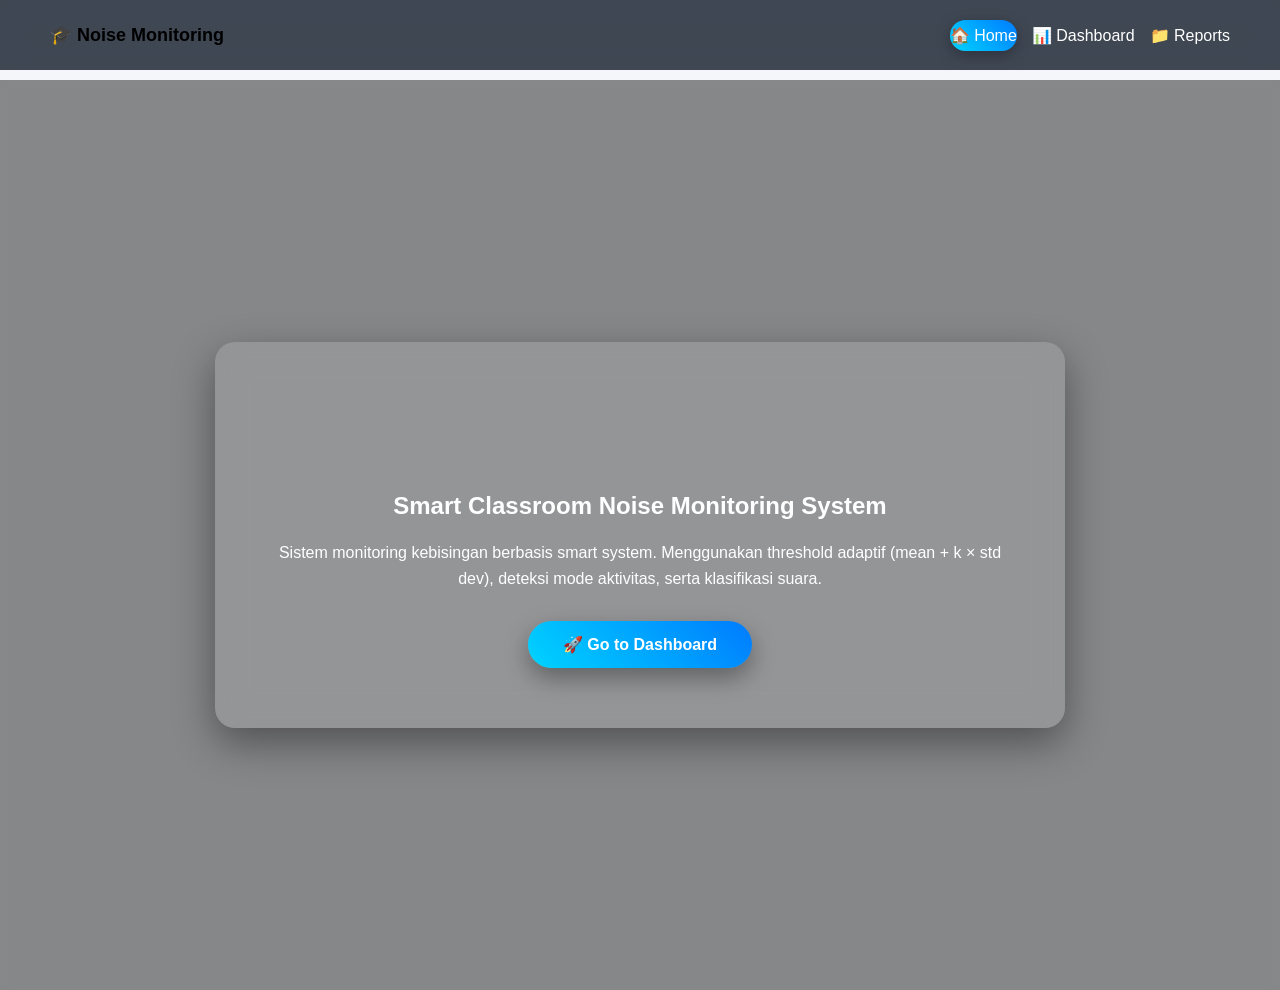
==== monitoring/target/classes/static/index.html @ 1b20190c "Add files via upload" ====
<!DOCTYPE html>
<html>
<head>
    <meta charset="UTF-8">
    <title>Smart Classroom Noise Monitoring</title>
    <link rel="stylesheet" href="style.css">
</head>
<body>

    <!-- NAVBAR -->
    <nav class="navbar">
    <div class="logo">🎓 Noise Monitoring</div>
    <div class="nav-links">
        <a href="index.html" class="nav-btn active">
            🏠 Home
        </a>
        <a href="dashboard.html" class="nav-btn">
            📊 Dashboard
        </a>
        <a href="reports.html" class="nav-btn">
            📁 Reports
        </a>
    </div>
    </nav>

    <!-- HERO SECTION -->
    <section class="hero-layer">
        <div class="overlay"></div>

        <div class="hero-content">
            <h1>Smart Classroom Noise Monitoring System</h1>

            <p>
                Sistem monitoring kebisingan berbasis smart system.
                Menggunakan threshold adaptif (mean + k × std dev), deteksi mode aktivitas,
                serta klasifikasi suara.
            </p>

            <div class="cta-container">
                <a href="dashboard.html" class="btn-modern">
                    🚀 Go to Dashboard
                </a>
            </div>
        </div>
    </section>

</body>
</html>
---- monitoring/target/classes/static/style.css ----
/* GLOBAL */
body {
    margin: 0;
    font-family: 'Segoe UI', sans-serif;
    background: #f4f6f9;
    padding-top: 40px; /* WAJIB supaya tidak ketutupan navbar */
    animation: fadeInPage 0.5s ease-in-out;
}


/* NAVBAR */
.navbar {
    position: fixed;
    top: 0;
    left: 0;
    width: 100%;
    height: 70px; /* tinggi tetap */
    display: flex;
    align-items: center;
    justify-content: space-between;
    padding: 0 50px;
    background: rgba(31, 41, 55, 0.85);
    backdrop-filter: blur(12px);
    z-index: 1000;
    box-sizing: border-box;
}

.logo {
    font-weight: bold;
    font-size: 18px;
}

.nav-links {
    display: flex;
    gap: 15px;
}

.nav-btn {
    padding: 8px 18px;
    border-radius: 25px;
    text-decoration: none;
    color: white;
    font-weight: 500;
    transition: all 0.3s ease;
    position: relative;
}

/* Hover Effect */
.nav-btn:hover {
    background: rgba(255,255,255,0.15);
    transform: translateY(-2px);
}

/* Active State */
.nav-btn.active {
    background: linear-gradient(45deg,#00d4ff,#007bff);
    box-shadow: 0 4px 15px rgba(0,0,0,0.3);
}

.nav-links a {
    text-decoration: none;
    color: white;
    font-weight: 500;
    padding: 6px 0;
    position: relative;
    transition: 0.3s;
}

.nav-links a::after {
    content: "";
    position: absolute;
    left: 0;
    bottom: -4px;
    width: 0;
    height: 2px;
    background: #00d4ff;
    transition: 0.3s;
}

.nav-links a:hover::after {
    width: 100%;
}

/* HERO BACKGROUND LAYER */
.hero-layer {
    height: calc(100vh - 70px);
    background: url("https://images.unsplash.com/photo-1588072432836-e10032774350") center/cover no-repeat;
    position: relative;
    display: flex;
    align-items: center;
    justify-content: center;
}

.overlay {
    position: absolute;
    width: 100%;
    height: 100%;
    background: rgba(0,0,0,0.45); /* sedikit lebih terang */
    backdrop-filter: blur(5px);
    z-index: 1;
}

.hero-content {
    position: relative;
    z-index: 2; /* pastikan di atas overlay */
    color: white;
    text-align: center;
    max-width: 750px;
    background: rgba(255,255,255,0.12);
    padding: 50px 50px 60px 50px; /* tambah space bawah */
    border-radius: 20px;
    backdrop-filter: blur(15px);
    box-shadow: 0 15px 40px rgba(0,0,0,0.4);
}

.hero-layer {
    padding-top: 80px;
}

.hero-content p {
    margin-top: 20px;
    line-height: 1.6;
}

/* MODERN BUTTON */
.btn-modern {
    display: inline-block;
    padding: 14px 35px;
    border-radius: 50px;
    background: linear-gradient(45deg,#00d4ff,#007bff);
    color: white;
    text-decoration: none;
    font-weight: bold;
    transition: 0.4s ease;
    box-shadow: 0 10px 25px rgba(0,0,0,0.35);
    position: relative;
}

.btn-modern:hover {
    transform: translateY(-5px) scale(1.03);
    box-shadow: 0 15px 35px rgba(0,0,0,0.5);
}

.cta-container {
    margin-top: 30px;
    display: flex;
    justify-content: center;
    gap: 20px; /* kalau nanti ada 2 button */
    flex-wrap: wrap; /* tidak tabrakan kalau banyak */
}

/* DASHBOARD LAYOUT */
h1 {
    margin-top: 100px;
    text-align: center;
}

h2 {
    text-align: center;
    margin-top: 40px;
}

.cards {
    display: flex;
    justify-content: center;
    gap: 20px;
    margin: 30px;
}

.card {
    background: white;
    padding: 20px;
    border-radius: 12px;
    width: 180px;
    text-align: center;
    box-shadow: 0 5px 20px rgba(0,0,0,0.1);
    transition: 0.3s;
}

.card:hover {
    transform: translateY(-5px);
}

.mode-badge {
    font-weight: bold;
    padding: 6px 12px;
    border-radius: 20px;
    display: inline-block;
    color: white;
}

/* CHART */
.chart-wrapper {
    width: 80%;
    margin: 30px auto;
    background: white;
    padding: 20px;
    border-radius: 15px;
    box-shadow: 0 5px 25px rgba(0,0,0,0.1);
}

/* INFO BOX */
.info-box {
    width: 80%;
    margin: 20px auto;
    background: #ffffff;
    padding: 20px;
    border-radius: 15px;
    border-left: 6px solid #007bff;
    box-shadow: 0 5px 15px rgba(0,0,0,0.08);
}

.info-box h4 {
    margin-bottom: 10px;
}

/* TABLE */
table {
    width: 80%;
    margin: 30px auto;
    border-collapse: collapse;
    background: white;
    border-radius: 12px;
    overflow: hidden;
}

.table-card {
    width: 85%;
    margin: 30px auto;
    background: white;
    padding: 25px;
    border-radius: 20px;
    box-shadow: 0 5px 25px rgba(0,0,0,0.1);
}

.table-card-header {
    display: flex;
    justify-content: space-between;
    align-items: center;
    margin-bottom: 15px;
}

.table-card-header h2 {
    margin: 0;
}

.table-controls select {
    padding: 6px 14px;
    border-radius: 20px;
    border: 1px solid #ccc;
    margin-left: 10px;
}

table th {
    background: #007bff;
    color: white;
    padding: 10px;
}

table td {
    padding: 8px;
    text-align: center;
}

tr:nth-child(even) {
    background: #f2f2f2;
}

.action-buttons {
    text-align: center;
    margin: 20px;
}

.action-buttons button {
    padding: 10px 20px;
    margin: 10px;
    border-radius: 20px;
    border: none;
    background: #007bff;
    color: white;
    cursor: pointer;
    transition: 0.3s;
}

.action-buttons button:hover {
    background: #0056b3;
}

.page-title {
    margin-top: 100px;
    text-align: center;
}

.table-card h2 {
    margin-bottom: 15px;
}

.action-buttons {
    text-align: center;
    margin: 20px;
}

.btn-primary {
    padding: 10px 25px;
    border-radius: 25px;
    border: none;
    background: linear-gradient(45deg,#00d4ff,#007bff);
    color: white;
    cursor: pointer;
    margin: 10px;
    transition: 0.3s;
}

.btn-primary:hover {
    transform: translateY(-3px);
}

.btn-danger {
    padding: 10px 25px;
    border-radius: 25px;
    border: none;
    background: linear-gradient(45deg,#ff4b5c,#c9184a);
    color: white;
    cursor: pointer;
    margin: 10px;
    transition: 0.3s;
}

.btn-danger:hover {
    transform: translateY(-3px);
}

@keyframes fadeInPage {
    from { opacity: 0; }
    to { opacity: 1; }
}

/* CARD SLIDE UP */
.card,
.table-card {
    opacity: 0;
    transform: translateY(20px);
    animation: slideUp 0.6s ease forwards;
}

@keyframes slideUp {
    to {
        opacity: 1;
        transform: translateY(0);
    }
}

.loading {
    display: none;
    text-align: center;
    padding: 25px 0;
}

.loading.show {
    display: block;
}

.spinner {
    width: 40px;
    height: 40px;
    border: 4px solid #e3e3e3;
    border-top: 4px solid #2196f3;
    border-radius: 50%;
    animation: spin 0.8s linear infinite;
    margin: 0 auto;
}

@keyframes spin {
    0% { transform: rotate(0deg); }
    100% { transform: rotate(360deg); }
}

@keyframes blink {
    50% { opacity: 0.3; }
}

/* CASCADE DELAY */
.card:nth-child(1) { animation-delay: 0.1s; }
.card:nth-child(2) { animation-delay: 0.2s; }
.card:nth-child(3) { animation-delay: 0.3s; }
.card:nth-child(4) { animation-delay: 0.4s; }

.table-card:nth-of-type(1) { animation-delay: 0.5s; }
.table-card:nth-of-type(2) { animation-delay: 0.6s; }

.classroom-selector {
    text-align: center;
    margin: 20px;
}

.classroom-selector select {
    padding: 8px 15px;
    border-radius: 20px;
    border: 1px solid #ccc;
}

.refresh-indicator {
    font-size: 13px;
    color: #90caf9;
    margin-left: 15px;
    opacity: 0;
    transition: opacity 0.4s ease;
}

.refresh-indicator.show {
    opacity: 1;
}


.refresh-indicator {
    padding: 6px 14px;
    border-radius: 20px;
    background: rgba(255,255,255,0.1);
    font-size: 14px;
    font-weight: bold;
    color: white;
    backdrop-filter: blur(5px);
}

.refresh-indicator.pulse {
    animation: pulseGlow 1s ease;
}

@keyframes pulseGlow {
    0% {
        text-shadow: 0 0 0px rgba(33,150,243,0);
    }
    50% {
        text-shadow: 0 0 8px rgba(33,150,243,0.8);
    }
    100% {
        text-shadow: 0 0 0px rgba(33,150,243,0);
    }
}
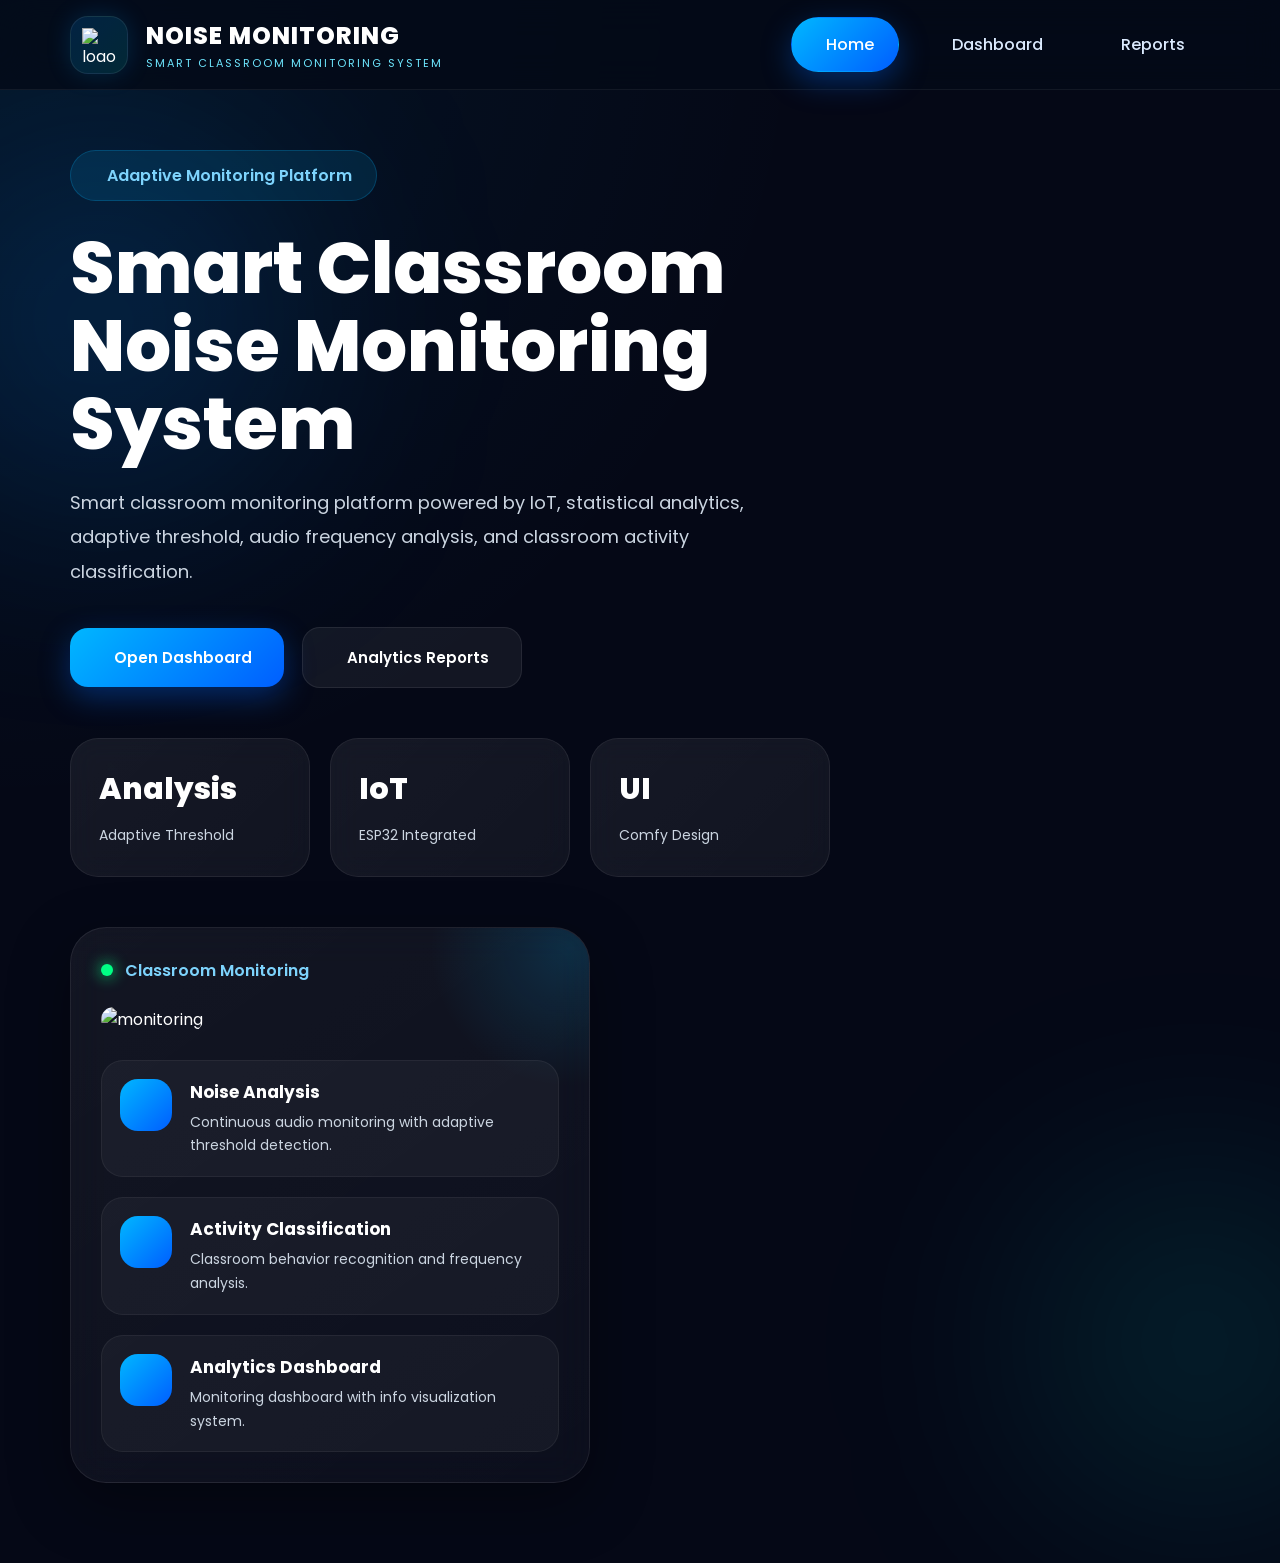
==== commit 685160c7: "Add files via upload" ====
--- a/monitoring/target/classes/static/index.html
+++ b/monitoring/target/classes/static/index.html
@@ -1,48 +1,420 @@
 <!DOCTYPE html>
-<html>
+<html lang="en">
+
 <head>
+
     <meta charset="UTF-8">
-    <title>Smart Classroom Noise Monitoring</title>
-    <link rel="stylesheet" href="style.css">
+
+    <meta
+        name="viewport"
+        content="width=device-width, initial-scale=1.0"
+    >
+
+    <title>
+        Smart Classroom Monitoring System
+    </title>
+
+    <!-- ========================================= -->
+    <!-- FAVICON -->
+    <!-- ========================================= -->
+
+    <link
+        rel="icon"
+        type="image/png"
+        href="https://cdn-icons-png.flaticon.com/512/9068/9068756.png"
+    >
+
+    <!-- ========================================= -->
+    <!-- GOOGLE FONT -->
+    <!-- ========================================= -->
+
+    <link
+        rel="preconnect"
+        href="https://fonts.googleapis.com"
+    >
+
+    <link
+        rel="preconnect"
+        href="https://fonts.gstatic.com"
+        crossorigin
+    >
+
+    <link
+        href="https://fonts.googleapis.com/css2?family=Poppins:wght@300;400;500;600;700;800&display=swap"
+        rel="stylesheet"
+    >
+
+    <!-- ========================================= -->
+    <!-- REMIX ICON -->
+    <!-- ========================================= -->
+
+    <link
+        href="https://cdn.jsdelivr.net/npm/remixicon@4.2.0/fonts/remixicon.css"
+        rel="stylesheet"
+    >
+
+    <!-- ========================================= -->
+    <!-- MAIN STYLE -->
+    <!-- ========================================= -->
+
+    <link
+        rel="stylesheet"
+        href="css/style.css"
+    >
+
 </head>
+
 <body>
 
+    <!-- ========================================= -->
     <!-- NAVBAR -->
+    <!-- ========================================= -->
+
     <nav class="navbar">
-    <div class="logo">🎓 Noise Monitoring</div>
-    <div class="nav-links">
-        <a href="index.html" class="nav-btn active">
-            🏠 Home
-        </a>
-        <a href="dashboard.html" class="nav-btn">
-            📊 Dashboard
-        </a>
-        <a href="reports.html" class="nav-btn">
-            📁 Reports
-        </a>
-    </div>
+
+        <div class="logo-container">
+
+            <div class="logo-box">
+
+                <img
+                    src="https://cdn-icons-png.flaticon.com/512/9068/9068756.png"
+                    alt="logo"
+                    class="logo-icon"
+                >
+
+            </div>
+
+            <div class="logo-text">
+
+                <span class="logo-title">
+                    NOISE MONITORING
+                </span>
+
+                <span class="logo-subtitle">
+                    SMART CLASSROOM MONITORING SYSTEM
+                </span>
+
+            </div>
+
+        </div>
+
+        <!-- ========================================= -->
+        <!-- NAVIGATION -->
+        <!-- ========================================= -->
+
+        <div class="nav-links">
+
+            <a
+                href="index.html"
+                class="nav-btn active"
+            >
+
+                <i class="ri-home-5-line"></i>
+
+                <span>
+                    Home
+                </span>
+
+            </a>
+
+            <a
+                href="dashboard.html"
+                class="nav-btn"
+            >
+
+                <i class="ri-bar-chart-box-line"></i>
+
+                <span>
+                    Dashboard
+                </span>
+
+            </a>
+
+            <a
+                href="reports.html"
+                class="nav-btn"
+            >
+
+                <i class="ri-file-chart-line"></i>
+
+                <span>
+                    Reports
+                </span>
+
+            </a>
+
+        </div>
+
     </nav>
 
+    <!-- ========================================= -->
     <!-- HERO SECTION -->
-    <section class="hero-layer">
-        <div class="overlay"></div>
-
-        <div class="hero-content">
-            <h1>Smart Classroom Noise Monitoring System</h1>
-
-            <p>
-                Sistem monitoring kebisingan berbasis smart system.
-                Menggunakan threshold adaptif (mean + k × std dev), deteksi mode aktivitas,
-                serta klasifikasi suara.
-            </p>
-
-            <div class="cta-container">
-                <a href="dashboard.html" class="btn-modern">
-                    🚀 Go to Dashboard
-                </a>
+    <!-- ========================================= -->
+
+    <section class="hero-section">
+
+        <!-- ========================================= -->
+        <!-- OVERLAY -->
+        <!-- ========================================= -->
+
+        <div class="hero-overlay"></div>
+
+        <!-- ========================================= -->
+        <!-- GLOW -->
+        <!-- ========================================= -->
+
+        <div class="hero-glow hero-glow-1"></div>
+
+        <div class="hero-glow hero-glow-2"></div>
+
+        <!-- ========================================= -->
+        <!-- HERO CONTAINER -->
+        <!-- ========================================= -->
+
+        <div class="hero-container">
+
+            <!-- ========================================= -->
+            <!-- HERO LEFT -->
+            <!-- ========================================= -->
+
+            <div class="hero-left">
+
+                <!-- BADGE -->
+
+                <div class="hero-badge">
+
+                    <i class="ri-radar-line"></i>
+
+                    <span>
+                        Adaptive Monitoring Platform
+                    </span>
+
+                </div>
+
+                <!-- TITLE -->
+
+                <h1>
+
+                    Smart Classroom
+                    Noise Monitoring
+                    System
+
+                </h1>
+
+                <!-- DESCRIPTION -->
+
+                <p>
+
+                    Smart classroom monitoring platform
+                    powered by IoT, statistical analytics,
+                    adaptive threshold, audio frequency analysis,
+                    and classroom activity classification.
+
+                </p>
+
+                <!-- BUTTONS -->
+
+                <div class="hero-buttons">
+
+                    <a
+                        href="dashboard.html"
+                        class="btn-primary"
+                    >
+
+                        <i class="ri-dashboard-3-line"></i>
+
+                        Open Dashboard
+
+                    </a>
+
+                    <a
+                        href="reports.html"
+                        class="btn-secondary"
+                    >
+
+                        <i class="ri-file-chart-line"></i>
+
+                        Analytics Reports
+
+                    </a>
+
+                </div>
+
+                <!-- ========================================= -->
+                <!-- HERO STATS -->
+                <!-- ========================================= -->
+
+                <div class="hero-stats">
+
+                    <!-- ITEM -->
+
+                    <div class="stat-box">
+
+                        <h3>
+                            Analysis
+                        </h3>
+
+                        <span>
+                            Adaptive Threshold
+                        </span>
+
+                    </div>
+
+                    <!-- ITEM -->
+
+                    <div class="stat-box">
+
+                        <h3>
+                            IoT
+                        </h3>
+
+                        <span>
+                            ESP32 Integrated
+                        </span>
+
+                    </div>
+
+                    <!-- ITEM -->
+
+                    <div class="stat-box">
+
+                        <h3>
+                            UI
+                        </h3>
+
+                        <span>
+                            Comfy Design
+                        </span>
+
+                    </div>
+
+                </div>
+
             </div>
+
+            <!-- ========================================= -->
+            <!-- HERO RIGHT -->
+            <!-- ========================================= -->
+
+            <div class="hero-right">
+
+                <div class="monitor-card">
+
+                    <!-- HEADER -->
+
+                    <div class="monitor-header">
+
+                        <div class="monitor-dot"></div>
+
+                        <span>
+                            Classroom Monitoring
+                        </span>
+
+                    </div>
+
+                    <!-- IMAGE -->
+
+                    <img
+                        src="https://images.unsplash.com/photo-1509062522246-3755977927d7?q=80&w=1200"
+                        alt="monitoring"
+                        class="monitor-image"
+                    >
+
+                    <!-- CONTENT -->
+
+                    <div class="monitor-content">
+
+                        <!-- ITEM -->
+
+                        <div class="monitor-item">
+
+                            <div class="monitor-icon">
+
+                                <i class="ri-volume-up-line"></i>
+
+                            </div>
+
+                            <div>
+
+                                <h4>
+                                    Noise Analysis
+                                </h4>
+
+                                <p>
+
+                                    Continuous audio monitoring
+                                    with adaptive threshold detection.
+
+                                </p>
+
+                            </div>
+
+                        </div>
+
+                        <!-- ITEM -->
+
+                        <div class="monitor-item">
+
+                            <div class="monitor-icon">
+
+                                <i class="ri-cpu-line"></i>
+
+                            </div>
+
+                            <div>
+
+                                <h4>
+                                    Activity Classification
+                                </h4>
+
+                                <p>
+
+                                    Classroom behavior recognition
+                                    and frequency analysis.
+
+                                </p>
+
+                            </div>
+
+                        </div>
+
+                        <!-- ITEM -->
+
+                        <div class="monitor-item">
+
+                            <div class="monitor-icon">
+
+                                <i class="ri-line-chart-line"></i>
+
+                            </div>
+
+                            <div>
+
+                                <h4>
+                                    Analytics Dashboard
+                                </h4>
+
+                                <p>
+
+                                    Monitoring dashboard
+                                    with info visualization system.
+
+                                </p>
+
+                            </div>
+
+                        </div>
+
+                    </div>
+
+                </div>
+
+            </div>
+
         </div>
+
     </section>
 
 </body>
+
 </html>
--- a/monitoring/target/classes/static/css/style.css
+++ b/monitoring/target/classes/static/css/style.css
@@ -0,0 +1,1213 @@
+/* ========================================= */
+/* GLOBAL CORE STYLE */
+/* SMART NOISE MONITORING SYSTEM */
+/* UPDATED FULL STYLE */
+/* ========================================= */
+
+/* ========================================= */
+/* RESET */
+/* ========================================= */
+
+*{
+
+    margin:0;
+
+    padding:0;
+
+    box-sizing:border-box;
+}
+
+html{
+
+    scroll-behavior:smooth;
+}
+
+body{
+
+    font-family:'Poppins',sans-serif;
+
+    background:#050816;
+
+    overflow-x:hidden;
+
+    color:white;
+
+    min-height:100vh;
+}
+
+/* ========================================= */
+/* ROOT SYSTEM */
+/* ========================================= */
+
+:root{
+
+    --primary-blue:#00b7ff;
+
+    --secondary-blue:#005eff;
+
+    --cyan:#00ffd5;
+
+    --green:#00ff84;
+
+    --orange:#ff9100;
+
+    --red:#ff1744;
+
+    --purple:#aa00ff;
+
+    --white:#ffffff;
+
+    --text-primary:#ffffff;
+
+    --text-secondary:#cbd5e1;
+
+    --text-muted:#94a3b8;
+
+    --glass-bg:
+    rgba(255,255,255,0.05);
+
+    --glass-border:
+    rgba(255,255,255,0.08);
+
+    --glass-hover:
+    rgba(255,255,255,0.08);
+
+    --navbar-bg:
+    rgba(4,10,24,0.82);
+
+    --shadow-primary:
+    0 10px 30px rgba(0,102,255,0.35);
+
+    --shadow-card:
+    0 20px 60px rgba(0,0,0,0.35);
+
+    --transition:
+    0.35s ease;
+}
+
+/* ========================================= */
+/* SCROLLBAR */
+/* ========================================= */
+
+::-webkit-scrollbar{
+
+    width:10px;
+}
+
+::-webkit-scrollbar-track{
+
+    background:#050816;
+}
+
+::-webkit-scrollbar-thumb{
+
+    background:
+    linear-gradient(
+        180deg,
+        var(--primary-blue),
+        var(--secondary-blue)
+    );
+
+    border-radius:20px;
+}
+
+/* ========================================= */
+/* GLOBAL LINK */
+/* ========================================= */
+
+a{
+
+    text-decoration:none;
+
+    color:inherit;
+}
+
+/* ========================================= */
+/* GLOBAL BUTTON */
+/* ========================================= */
+
+button{
+
+    font-family:'Poppins',sans-serif;
+}
+
+/* ========================================= */
+/* NAVBAR */
+/* ========================================= */
+
+.navbar{
+
+    position:fixed;
+
+    top:0;
+
+    left:0;
+
+    width:100%;
+
+    height:90px;
+
+    display:flex;
+
+    align-items:center;
+
+    justify-content:space-between;
+
+    padding:0 70px;
+
+    z-index:1000;
+
+    background:
+    var(--navbar-bg);
+
+    backdrop-filter:blur(18px);
+
+    border-bottom:
+    1px solid rgba(255,255,255,0.06);
+}
+
+/* ========================================= */
+/* LOGO */
+/* ========================================= */
+
+.logo-container{
+
+    display:flex;
+
+    align-items:center;
+
+    gap:18px;
+}
+
+.logo-box{
+
+    width:58px;
+
+    height:58px;
+
+    border-radius:18px;
+
+    display:flex;
+
+    align-items:center;
+
+    justify-content:center;
+
+    background:
+    linear-gradient(
+        135deg,
+        rgba(0,140,255,0.18),
+        rgba(0,255,255,0.12)
+    );
+
+    border:
+    1px solid rgba(255,255,255,0.08);
+
+    box-shadow:
+    0 0 25px rgba(0,162,255,0.18);
+}
+
+.logo-icon{
+
+    width:34px;
+
+    height:34px;
+
+    object-fit:contain;
+}
+
+.logo-text{
+
+    display:flex;
+
+    flex-direction:column;
+}
+
+.logo-title{
+
+    font-size:24px;
+
+    font-weight:800;
+
+    letter-spacing:1px;
+
+    color:#ffffff;
+}
+
+.logo-subtitle{
+
+    font-size:11px;
+
+    letter-spacing:2px;
+
+    color:#6ee7ff;
+
+    margin-top:2px;
+}
+
+/* ========================================= */
+/* NAVIGATION */
+/* ========================================= */
+
+.nav-links{
+
+    display:flex;
+
+    align-items:center;
+
+    gap:18px;
+}
+
+.nav-btn{
+
+    color:#dbeafe;
+
+    display:flex;
+
+    align-items:center;
+
+    gap:10px;
+
+    padding:14px 24px;
+
+    border-radius:50px;
+
+    transition:var(--transition);
+
+    font-weight:500;
+
+    border:
+    1px solid transparent;
+}
+
+.nav-btn i{
+
+    font-size:18px;
+}
+
+.nav-btn:hover{
+
+    background:
+    rgba(255,255,255,0.06);
+
+    transform:translateY(-2px);
+
+    border:
+    1px solid rgba(255,255,255,0.08);
+}
+
+.nav-btn.active{
+
+    background:
+    linear-gradient(
+        135deg,
+        var(--primary-blue),
+        var(--secondary-blue)
+    );
+
+    color:white;
+
+    box-shadow:
+    var(--shadow-primary);
+}
+
+/* ========================================= */
+/* HERO SECTION */
+/* ========================================= */
+
+.hero-section{
+
+    position:relative;
+
+    width:100%;
+
+    min-height:100vh;
+
+    padding:
+    150px 70px 80px 70px;
+
+    overflow:hidden;
+
+    display:flex;
+
+    align-items:center;
+}
+
+/* ========================================= */
+/* HERO OVERLAY */
+/* ========================================= */
+
+.hero-overlay{
+
+    position:absolute;
+
+    inset:0;
+
+    background:
+    radial-gradient(
+        circle at top left,
+        rgba(0,183,255,0.08),
+        transparent 40%
+    );
+
+    z-index:0;
+}
+
+/* ========================================= */
+/* HERO GLOW */
+/* ========================================= */
+
+.hero-glow{
+
+    position:absolute;
+
+    border-radius:50%;
+
+    filter:blur(120px);
+
+    z-index:0;
+}
+
+.hero-glow-1{
+
+    width:360px;
+
+    height:360px;
+
+    background:
+    rgba(0,132,255,0.18);
+
+    top:140px;
+
+    left:-80px;
+}
+
+.hero-glow-2{
+
+    width:320px;
+
+    height:320px;
+
+    background:
+    rgba(0,255,255,0.12);
+
+    bottom:60px;
+
+    right:-80px;
+}
+
+/* ========================================= */
+/* HERO CONTAINER */
+/* ========================================= */
+
+.hero-container{
+
+    position:relative;
+
+    z-index:2;
+
+    width:100%;
+
+    display:grid;
+
+    grid-template-columns:
+    1.1fr 0.9fr;
+
+    gap:60px;
+
+    align-items:center;
+}
+
+/* ========================================= */
+/* HERO LEFT */
+/* ========================================= */
+
+.hero-left{
+
+    max-width:760px;
+}
+
+/* ========================================= */
+/* HERO BADGE */
+/* ========================================= */
+
+.hero-badge{
+
+    display:inline-flex;
+
+    align-items:center;
+
+    gap:12px;
+
+    padding:12px 24px;
+
+    border-radius:50px;
+
+    background:
+    rgba(0,183,255,0.12);
+
+    border:
+    1px solid rgba(0,183,255,0.22);
+
+    color:#7dd3fc;
+
+    font-weight:600;
+
+    margin-bottom:28px;
+}
+
+/* ========================================= */
+/* HERO TITLE */
+/* ========================================= */
+
+.hero-left h1{
+
+    font-size:72px;
+
+    font-weight:800;
+
+    line-height:1.08;
+
+    margin-bottom:24px;
+}
+
+/* ========================================= */
+/* HERO DESCRIPTION */
+/* ========================================= */
+
+.hero-left p{
+
+    font-size:18px;
+
+    line-height:1.9;
+
+    color:var(--text-secondary);
+
+    max-width:700px;
+
+    margin-bottom:38px;
+}
+
+/* ========================================= */
+/* HERO BUTTONS */
+/* ========================================= */
+
+.hero-buttons{
+
+    display:flex;
+
+    align-items:center;
+
+    gap:18px;
+
+    flex-wrap:wrap;
+
+    margin-bottom:50px;
+}
+
+/* ========================================= */
+/* BUTTON SYSTEM */
+/* ========================================= */
+
+.btn-primary,
+.btn-secondary{
+
+    display:inline-flex;
+
+    align-items:center;
+
+    justify-content:center;
+
+    gap:12px;
+
+    padding:18px 32px;
+
+    border-radius:18px;
+
+    cursor:pointer;
+
+    transition:var(--transition);
+
+    font-weight:600;
+
+    font-size:15px;
+}
+
+.btn-primary{
+
+    background:
+    linear-gradient(
+        135deg,
+        var(--primary-blue),
+        var(--secondary-blue)
+    );
+
+    color:white;
+
+    box-shadow:
+    var(--shadow-primary);
+}
+
+.btn-secondary{
+
+    background:
+    rgba(255,255,255,0.06);
+
+    border:
+    1px solid rgba(255,255,255,0.08);
+
+    color:white;
+}
+
+.btn-primary:hover,
+.btn-secondary:hover{
+
+    transform:
+    translateY(-4px);
+}
+
+/* ========================================= */
+/* HERO STATS */
+/* ========================================= */
+
+.hero-stats{
+
+    display:grid;
+
+    grid-template-columns:
+    repeat(3,1fr);
+
+    gap:20px;
+}
+
+.stat-box{
+
+    position:relative;
+
+    overflow:hidden;
+
+    padding:28px;
+
+    border-radius:28px;
+
+    background:
+    rgba(255,255,255,0.05);
+
+    border:
+    1px solid rgba(255,255,255,0.08);
+
+    backdrop-filter:blur(14px);
+
+    transition:var(--transition);
+}
+
+.stat-box::before{
+
+    content:"";
+
+    position:absolute;
+
+    inset:0;
+
+    background:
+    linear-gradient(
+        135deg,
+        rgba(255,255,255,0.02),
+        transparent
+    );
+
+    pointer-events:none;
+}
+
+.stat-box:hover{
+
+    transform:
+    translateY(-5px);
+
+    border:
+    1px solid rgba(0,183,255,0.20);
+}
+
+.stat-box h3{
+
+    font-size:30px;
+
+    font-weight:800;
+
+    margin-bottom:10px;
+
+    color:#ffffff;
+}
+
+.stat-box span{
+
+    color:var(--text-secondary);
+
+    line-height:1.7;
+
+    font-size:14px;
+}
+
+/* ========================================= */
+/* HERO RIGHT */
+/* ========================================= */
+
+.hero-right{
+
+    display:flex;
+
+    justify-content:center;
+}
+
+/* ========================================= */
+/* MONITOR CARD */
+/* ========================================= */
+
+.monitor-card{
+
+    position:relative;
+
+    overflow:hidden;
+
+    width:100%;
+
+    max-width:520px;
+
+    padding:30px;
+
+    border-radius:36px;
+
+    background:
+    linear-gradient(
+        145deg,
+        rgba(255,255,255,0.06),
+        rgba(255,255,255,0.03)
+    );
+
+    border:
+    1px solid rgba(255,255,255,0.08);
+
+    backdrop-filter:blur(18px);
+
+    box-shadow:
+    var(--shadow-card);
+}
+
+.monitor-card::before{
+
+    content:"";
+
+    position:absolute;
+
+    top:-120px;
+
+    right:-120px;
+
+    width:280px;
+
+    height:280px;
+
+    border-radius:50%;
+
+    background:
+    radial-gradient(
+        rgba(0,183,255,0.16),
+        transparent 70%
+    );
+}
+
+/* ========================================= */
+/* MONITOR HEADER */
+/* ========================================= */
+
+.monitor-header{
+
+    position:relative;
+
+    z-index:2;
+
+    display:flex;
+
+    align-items:center;
+
+    gap:12px;
+
+    margin-bottom:24px;
+
+    color:#7dd3fc;
+
+    font-weight:600;
+}
+
+/* ========================================= */
+/* MONITOR DOT */
+/* ========================================= */
+
+.monitor-dot{
+
+    width:12px;
+
+    height:12px;
+
+    border-radius:50%;
+
+    background:#00ff84;
+
+    box-shadow:
+    0 0 15px #00ff84;
+
+    animation:pulse 1.5s infinite;
+}
+
+/* ========================================= */
+/* MONITOR IMAGE */
+/* ========================================= */
+
+.monitor-image{
+
+    position:relative;
+
+    z-index:2;
+
+    width:100%;
+
+    height:240px;
+
+    object-fit:cover;
+
+    border-radius:24px;
+
+    margin-bottom:28px;
+}
+
+/* ========================================= */
+/* MONITOR CONTENT */
+/* ========================================= */
+
+.monitor-content{
+
+    position:relative;
+
+    z-index:2;
+
+    display:flex;
+
+    flex-direction:column;
+
+    gap:20px;
+}
+
+/* ========================================= */
+/* MONITOR ITEM */
+/* ========================================= */
+
+.monitor-item{
+
+    display:flex;
+
+    align-items:flex-start;
+
+    gap:18px;
+
+    padding:18px;
+
+    border-radius:22px;
+
+    background:
+    rgba(255,255,255,0.04);
+
+    border:
+    1px solid rgba(255,255,255,0.06);
+
+    transition:var(--transition);
+}
+
+.monitor-item:hover{
+
+    background:
+    rgba(255,255,255,0.06);
+
+    transform:translateX(4px);
+}
+
+/* ========================================= */
+/* MONITOR ICON */
+/* ========================================= */
+
+.monitor-icon{
+
+    width:52px;
+
+    height:52px;
+
+    border-radius:18px;
+
+    display:flex;
+
+    align-items:center;
+
+    justify-content:center;
+
+    background:
+    linear-gradient(
+        135deg,
+        var(--primary-blue),
+        var(--secondary-blue)
+    );
+
+    flex-shrink:0;
+
+    font-size:22px;
+}
+
+/* ========================================= */
+/* MONITOR TEXT */
+/* ========================================= */
+
+.monitor-item h4{
+
+    font-size:17px;
+
+    margin-bottom:6px;
+
+    font-weight:700;
+}
+
+.monitor-item p{
+
+    color:var(--text-secondary);
+
+    line-height:1.7;
+
+    font-size:14px;
+}
+
+/* ========================================= */
+/* GLOBAL SECTION */
+/* ========================================= */
+
+.section-container{
+
+    width:100%;
+
+    min-height:100vh;
+
+    padding:
+    150px 60px 80px 60px;
+
+    position:relative;
+}
+
+/* ========================================= */
+/* GLOW EFFECT */
+/* ========================================= */
+
+.glow-circle{
+
+    position:absolute;
+
+    width:320px;
+
+    height:320px;
+
+    border-radius:50%;
+
+    filter:blur(120px);
+
+    z-index:0;
+}
+
+/* ========================================= */
+/* GLOBAL GRID */
+/* ========================================= */
+
+.cards{
+
+    display:grid;
+
+    grid-template-columns:
+    repeat(auto-fit,minmax(240px,1fr));
+
+    gap:25px;
+}
+
+/* ========================================= */
+/* GLOBAL CARD */
+/* ========================================= */
+
+.card{
+
+    padding:30px;
+
+    border-radius:30px;
+
+    background:
+    rgba(255,255,255,0.05);
+
+    border:
+    1px solid rgba(255,255,255,0.08);
+
+    backdrop-filter:blur(14px);
+
+    transition:var(--transition);
+}
+
+.card:hover{
+
+    transform:
+    translateY(-5px);
+
+    background:
+    rgba(255,255,255,0.07);
+}
+
+/* ========================================= */
+/* TABLE */
+/* ========================================= */
+
+table{
+
+    width:100%;
+
+    border-collapse:collapse;
+}
+
+table th{
+
+    background:
+    rgba(0,183,255,0.15);
+
+    color:#7dd3fc;
+
+    padding:18px;
+
+    text-align:left;
+
+    font-size:14px;
+}
+
+table td{
+
+    padding:18px;
+
+    border-bottom:
+    1px solid rgba(255,255,255,0.08);
+
+    color:#dbeafe;
+}
+
+/* ========================================= */
+/* SELECT */
+/* ========================================= */
+
+select{
+
+    background:
+    rgba(15,23,42,0.95);
+
+    border:
+    1px solid rgba(255,255,255,0.10);
+
+    color:#ffffff;
+
+    padding:13px 18px;
+
+    border-radius:16px;
+
+    outline:none;
+
+    font-family:'Poppins',sans-serif;
+
+    font-size:14px;
+
+    cursor:pointer;
+
+    transition:0.3s ease;
+}
+
+select option{
+
+    background:#0f172a;
+
+    color:#ffffff;
+}
+
+/* ========================================= */
+/* LOADING */
+/* ========================================= */
+
+.loading-wrapper{
+
+    display:none;
+
+    justify-content:center;
+
+    align-items:center;
+
+    padding:40px 0;
+}
+
+.loading-wrapper.show{
+
+    display:flex;
+}
+
+.modern-loader{
+
+    width:58px;
+
+    height:58px;
+
+    border-radius:50%;
+
+    border:
+    4px solid rgba(255,255,255,0.08);
+
+    border-top:
+    4px solid var(--primary-blue);
+
+    animation:spin 1s linear infinite;
+}
+
+/* ========================================= */
+/* ANIMATION */
+/* ========================================= */
+
+@keyframes pulse{
+
+    0%{
+
+        transform:scale(1);
+
+        opacity:1;
+    }
+
+    50%{
+
+        transform:scale(1.3);
+
+        opacity:0.5;
+    }
+
+    100%{
+
+        transform:scale(1);
+
+        opacity:1;
+    }
+}
+
+@keyframes spin{
+
+    from{
+
+        transform:rotate(0deg);
+    }
+
+    to{
+
+        transform:rotate(360deg);
+    }
+}
+
+/* ========================================= */
+/* RESPONSIVE */
+/* ========================================= */
+
+@media(max-width:1300px){
+
+    .hero-container{
+
+        grid-template-columns:1fr;
+
+        gap:50px;
+    }
+
+    .hero-right{
+
+        justify-content:flex-start;
+    }
+}
+
+@media(max-width:900px){
+
+    .navbar{
+
+        padding:0 25px;
+    }
+
+    .hero-section{
+
+        padding:
+        160px 25px 80px 25px;
+    }
+
+    .hero-left h1{
+
+        font-size:54px;
+    }
+
+    .hero-stats{
+
+        grid-template-columns:1fr;
+    }
+}
+
+@media(max-width:700px){
+
+    .navbar{
+
+        flex-direction:column;
+
+        height:auto;
+
+        padding:20px;
+    }
+
+    .nav-links{
+
+        margin-top:15px;
+
+        flex-wrap:wrap;
+
+        justify-content:center;
+    }
+
+    .hero-left h1{
+
+        font-size:40px;
+    }
+
+    .hero-left p{
+
+        font-size:15px;
+    }
+
+    .hero-buttons{
+
+        flex-direction:column;
+
+        align-items:stretch;
+    }
+
+    .btn-primary,
+    .btn-secondary{
+
+        width:100%;
+    }
+
+    .monitor-card{
+
+        padding:22px;
+    }
+
+    .monitor-image{
+
+        height:200px;
+    }
+
+    .monitor-item{
+
+        flex-direction:column;
+    }
+}
